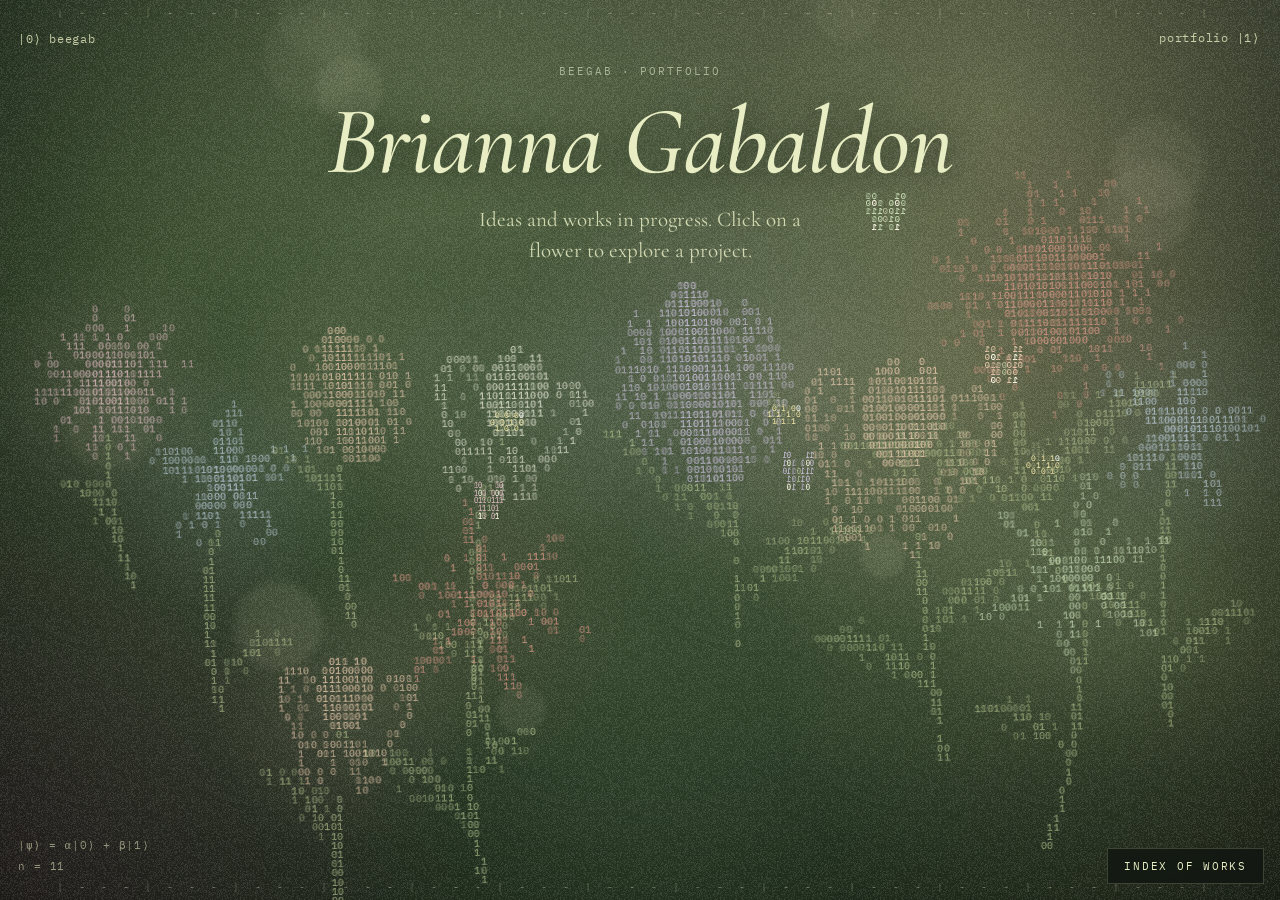
==== index.html @ 133ab3c3 "Add a playable Dark Patterns demo Five levels (cookie banner, pop-up offer, checkout, settings page," ====
<!doctype html>
<html lang="en">
<head>
  <meta charset="utf-8">
  <meta name="viewport" content="width=device-width, initial-scale=1">
  <title>Brianna Gabaldon · beegab — Portfolio</title>
  <meta name="description" content="Portfolio of Brianna Gabaldon (beegab): a garden of ideas grown from ones and zeros. Each flower is a project.">
  <link rel="icon" href="data:image/svg+xml,<svg xmlns='http://www.w3.org/2000/svg' viewBox='0 0 16 16'><rect width='16' height='16' fill='%231d291e'/><text x='8' y='12.5' font-family='monospace' font-size='12' text-anchor='middle' fill='%23e8edc4'>1</text><text x='8' y='12.5' font-family='monospace' font-size='12' text-anchor='middle' fill='%23e8edc4' opacity='.5'>0</text></svg>">
  <link rel="preconnect" href="https://fonts.googleapis.com">
  <link rel="preconnect" href="https://fonts.gstatic.com" crossorigin>
  <link href="https://fonts.googleapis.com/css2?family=Cormorant+Garamond:ital,wght@0,400;0,500;1,400;1,500&family=IBM+Plex+Mono:wght@400;500&display=swap" rel="stylesheet">
  <link rel="stylesheet" href="css/style.css?v=20261118235521">
</head>
<body class="garden-page">
  <canvas id="garden" aria-label="An animated garden of flowers drawn in ones and zeros. Each flower links to a project; use the index button for a text list."></canvas>

  <a class="corner tl link" href="about.html" title="About me">|0⟩ beegab</a>
  <button class="corner tr link" id="cornerList" type="button" aria-controls="panel" title="List of projects">portfolio |1⟩</button>
  <div class="corner bl" aria-hidden="true"><span>|ψ⟩ = α|0⟩ + β|1⟩</span><span id="count"></span></div>

  <header class="hud">
    <p class="label" id="siteLabel">beegab · Portfolio</p>
    <h1 id="siteTitle" class="title">Brianna Gabaldon</h1>
    <p id="siteTagline" class="tagline">Ideas and works in progress. Click on a flower to explore a project.</p>
  </header>

  <div id="tip" class="tip" role="status" hidden></div>

  <button id="listBtn" class="btn list-btn" aria-expanded="false" aria-controls="panel">Index of works</button>

  <nav id="panel" class="panel" hidden aria-label="Projects">
    <div class="panel-head">
      <h2 class="label">Index</h2>
      <button id="closePanel" class="close" aria-label="Close list">×</button>
    </div>
    <ul id="projectList"></ul>
  </nav>

  <script src="js/projects.js?v=20261118235521"></script>
  <script src="js/binary.js?v=20261118235521"></script>
  <script src="js/garden.js?v=20261118235521"></script>
</body>
</html>
---- css/style.css ----
:root {
  --moss: #141c15;
  --panel: rgba(16, 22, 16, 0.82);
  --line: rgba(232, 237, 196, 0.2);
  --cream: #e8edc4;
  --muted: #a9b495;
  --accent: #e8edc4;
  --serif: "Cormorant Garamond", "Iowan Old Style", Georgia, serif;
  --mono: "IBM Plex Mono", ui-monospace, monospace;
  --grain: url("data:image/svg+xml,%3Csvg xmlns='http://www.w3.org/2000/svg' width='200' height='200'%3E%3Cfilter id='n'%3E%3CfeTurbulence type='fractalNoise' baseFrequency='.9' numOctaves='2' stitchTiles='stitch'/%3E%3CfeColorMatrix values='0 0 0 0 1 0 0 0 0 1 0 0 0 0 1 0 0 0 .55 0'/%3E%3C/filter%3E%3Crect width='100%25' height='100%25' filter='url(%23n)'/%3E%3C/svg%3E");
}

* { box-sizing: border-box; }
html, body { margin: 0; }

body {
  font-family: var(--serif);
  font-size: 21px;
  line-height: 1.5;
  color: var(--cream);
  background: var(--moss);
  -webkit-font-smoothing: antialiased;
}

/* ---------- shared ---------- */
.title {
  font-family: var(--serif);
  font-weight: 500;
  font-style: italic;
  letter-spacing: -0.01em;
  line-height: 1;
  margin: 0;
  color: var(--cream);
}

.label {
  font-family: var(--mono);
  font-size: 11px;
  letter-spacing: 0.18em;
  text-transform: uppercase;
  color: var(--muted);
}

.btn {
  display: inline-block;
  font-family: var(--mono);
  font-size: 11px;
  letter-spacing: 0.16em;
  text-transform: uppercase;
  color: var(--cream);
  background: var(--panel);
  border: 1px solid var(--line);
  padding: 10px 16px;
  cursor: pointer;
  text-decoration: none;
  backdrop-filter: blur(6px);
  transition: border-color 0.2s;
}
.btn:hover { border-color: var(--cream); }
.btn:focus-visible, a:focus-visible, button:focus-visible {
  outline: 1px solid var(--cream);
  outline-offset: 3px;
}

/* ---------- garden page ---------- */
.garden-page { overflow: hidden; height: 100vh; height: 100dvh; }

#garden { position: fixed; inset: 0 auto auto 0; display: block; touch-action: manipulation; }

.corner {
  position: fixed;
  font-family: var(--mono);
  font-size: 11px;
  letter-spacing: 0.08em;
  color: var(--cream);
  opacity: 0.55;
  pointer-events: none;
}
.corner.link {
  pointer-events: auto;
  z-index: 7;
  background: none;
  border: 0;
  padding: 4px 0;
  cursor: pointer;
  text-decoration: none;
  border-bottom: 1px solid transparent;
  transition: opacity 0.2s, border-color 0.2s;
}
.corner.link:hover, .corner.link:focus-visible { opacity: 1; border-bottom-color: var(--cream); }
.corner.tl { top: 26px; left: 18px; }
/* the two corner links are navigation, so they read larger */
.corner.tl, .corner.tr { font-size: clamp(12px, 0.95vw, 15px); letter-spacing: 0.06em; opacity: 0.8; }
.corner.tr { top: 26px; right: 18px; }
.corner.bl { bottom: 26px; left: 18px; display: flex; flex-direction: column; gap: 4px; }

.hud {
  position: fixed;
  top: 0; left: 0; right: 0;
  padding: clamp(40px, 7vh, 64px) 16px 0;
  text-align: center;
  pointer-events: none;
}
.hud .label { margin: 0 0 14px; font-size: clamp(11px, 0.85vw, 13px); }
.hud .title { font-size: clamp(44px, 7.5vw, 96px); text-shadow: 0 2px 30px rgba(10, 16, 10, 0.5); }
.tagline { margin: 14px auto 0; max-width: 34ch; font-size: clamp(17px, 2vw, 21px); opacity: 0.85; }

.tip {
  position: fixed;
  top: 0; left: 0;
  max-width: 260px;
  padding: 12px 14px;
  background: var(--panel);
  border: 1px solid var(--line);
  border-top: 2px solid var(--accent);
  backdrop-filter: blur(8px);
  pointer-events: none;
  z-index: 5;
}
.tip small { display: block; font-family: var(--mono); font-size: 10px; letter-spacing: 0.14em; text-transform: uppercase; color: var(--accent); opacity: 0.85; }
.tip strong { display: block; margin-top: 6px; font-family: var(--serif); font-style: italic; font-weight: 500; font-size: 24px; line-height: 1.1; }
.tip span { display: block; font-size: 17px; line-height: 1.35; margin-top: 4px; color: var(--muted); }
.tip em { display: block; margin-top: 10px; font-style: normal; font-family: var(--mono); font-size: 10px; letter-spacing: 0.16em; text-transform: uppercase; color: var(--cream); }
.tip::after {
  content: "";
  position: absolute;
  left: calc(var(--arrow, 50%) - 5px);
  bottom: -6px;
  width: 10px; height: 10px;
  background: #121a13;
  border-right: 1px solid var(--line);
  border-bottom: 1px solid var(--line);
  transform: rotate(45deg);
}
.tip.below::after { bottom: auto; top: -6px; transform: rotate(225deg); }

.list-btn { position: fixed; right: 16px; bottom: 16px; z-index: 6; }

.panel {
  position: fixed;
  right: 16px;
  bottom: 64px;
  width: min(320px, calc(100vw - 32px));
  max-height: calc(100dvh - 110px);
  overflow: auto;
  padding: 16px 18px 12px;
  background: var(--panel);
  border: 1px solid var(--line);
  backdrop-filter: blur(10px);
  z-index: 6;
}
.panel[hidden] { display: none; }
.panel.from-top { top: 56px; bottom: auto; }
.panel-head { display: flex; align-items: center; justify-content: space-between; }
.panel h2 { margin: 0; }
.close { font: 300 24px/1 var(--mono); color: var(--muted); background: none; border: 0; cursor: pointer; padding: 0 2px; }
.close:hover { color: var(--cream); }
.panel ul { list-style: none; margin: 10px 0 0; padding: 0; }
.panel li + li { border-top: 1px solid rgba(232, 237, 196, 0.08); }
.panel li a { display: flex; align-items: baseline; gap: 14px; padding: 8px 2px; color: var(--cream); text-decoration: none; font-size: 20px; font-style: italic; }
.panel li a:hover { padding-left: 6px; transition: padding 0.15s; }
.num { font-family: var(--mono); font-style: normal; font-size: 11px; letter-spacing: 0.1em; flex: none; }

/* ---------- project page ---------- */
.project-page {
  min-height: 100vh;
  padding: 28px 16px 64px;
  background:
    radial-gradient(900px 600px at 85% -10%, rgba(201, 197, 140, 0.35), transparent 70%),
    radial-gradient(700px 600px at 0% 40%, rgba(95, 124, 70, 0.45), transparent 70%),
    linear-gradient(#253424, #121912);
  background-attachment: fixed;
}
.project-page::before {
  content: "";
  position: fixed;
  inset: 0;
  background: var(--grain);
  opacity: 0.14;
  mix-blend-mode: overlay;
  pointer-events: none;
}
.back { margin: 0 auto 32px; display: table; }
.card { max-width: 820px; margin: 0 auto; position: relative; }
.card-head {
  display: grid;
  grid-template-columns: auto 1fr;
  gap: 32px;
  align-items: end;
  padding-bottom: 28px;
  border-bottom: 1px solid var(--line);
}
.hero { position: relative; display: grid; justify-items: center; }
.hero canvas { display: block; }
.hero-cap { font-family: var(--mono); font-size: 10px; letter-spacing: 0.16em; text-transform: uppercase; color: var(--muted); opacity: 0.7; margin-top: 4px; }
.titles { padding-bottom: 8px; }
.titles .label { margin: 0 0 12px; }
.card .title { font-size: clamp(40px, 6vw, 68px); }
.blurb { margin: 12px 0 0; font-size: 22px; color: var(--muted); }
.meta { display: flex; flex-wrap: wrap; gap: 8px; margin-top: 20px; }
.chip { font-family: var(--mono); font-size: 10px; letter-spacing: 0.14em; text-transform: uppercase; padding: 4px 10px; border: 1px solid var(--line); color: var(--muted); }
.chip.status { border-color: var(--accent); color: var(--accent); }
.desc { font-size: 22px; max-width: 60ch; margin: 20px 0; }
.link-btn { border-color: var(--accent); }
.link-row { display: flex; flex-wrap: wrap; gap: 12px; }
.gallery.single { grid-template-columns: 1fr; }
.gallery.phones { grid-template-columns: repeat(auto-fit, minmax(150px, 1fr)); }
.gallery.phones .frame { border-radius: 14px; overflow: hidden; }
.frame a { display: block; cursor: zoom-in; }

/* ---------- image carousel ---------- */
body.no-scroll { overflow: hidden; }
.carousel {
  width: 100vw; height: 100dvh; max-width: none; max-height: none;
  margin: 0; padding: 56px 16px 72px; border: 0;
  background: rgba(10, 14, 10, 0.94);
  color: var(--cream);
  display: grid;
  grid-template-columns: auto 1fr auto;
  align-items: center;
  gap: 12px;
}
.carousel:not([open]) { display: none; }
.carousel::backdrop { background: rgba(10, 14, 10, 0.7); backdrop-filter: blur(6px); }
.carousel-stage { height: 100%; min-height: 0; display: grid; place-items: center; }
.carousel-stage img {
  max-width: 100%; max-height: calc(100dvh - 140px);
  object-fit: contain;
  border: 1px solid var(--line);
  box-shadow: 0 20px 60px rgba(0, 0, 0, 0.5);
}
.carousel-nav, .carousel-close {
  font: 400 22px/1 var(--mono);
  color: var(--cream);
  background: var(--panel);
  border: 1px solid var(--line);
  width: 48px; height: 48px;
  cursor: pointer;
  transition: border-color 0.2s;
}
.carousel-nav:hover, .carousel-close:hover { border-color: var(--cream); }
.carousel-nav[hidden] { visibility: hidden; display: block; }
.carousel-close { position: absolute; top: 12px; right: 16px; font-size: 26px; }
.carousel-bar {
  position: absolute; left: 16px; right: 16px; bottom: 20px;
  display: flex; justify-content: center; gap: 18px;
  font-family: var(--mono); font-size: 12px; letter-spacing: 0.12em; text-transform: uppercase;
}
.carousel-count { color: var(--accent); }
.carousel-cap { color: var(--muted); }
@media (max-width: 600px) {
  .carousel { grid-template-columns: 1fr; padding: 56px 8px 120px; }
  .carousel-stage img { max-height: calc(100dvh - 200px); }
  .carousel-nav { position: absolute; bottom: 64px; }
  .carousel-nav.prev { left: calc(50% - 60px); }
  .carousel-nav.next { right: calc(50% - 60px); }
  .carousel-bar { flex-direction: column; align-items: center; gap: 6px; bottom: 14px; }
}
.gallery { display: grid; grid-template-columns: repeat(auto-fill, minmax(200px, 1fr)); gap: 16px; margin: 36px 0; }
.frame { margin: 0; border: 1px solid var(--line); background: rgba(16, 22, 16, 0.5); }
.frame img { display: block; width: 100%; height: auto; }
.frame figcaption { padding: 8px 10px; font-family: var(--mono); font-size: 10px; letter-spacing: 0.1em; color: var(--muted); }
.frame.empty {
  aspect-ratio: 4 / 3;
  display: grid;
  place-items: center;
  font-family: var(--mono); font-size: 10px; letter-spacing: 0.16em; text-transform: uppercase;
  color: rgba(169, 180, 149, 0.6);
  background: linear-gradient(135deg, transparent 49.7%, rgba(232, 237, 196, 0.08) 50%, transparent 50.3%), rgba(16, 22, 16, 0.4);
}
.neighbors {
  max-width: 820px;
  margin: 40px auto 0;
  padding-top: 24px;
  border-top: 1px solid var(--line);
  display: flex;
  justify-content: space-between;
  gap: 12px;
  flex-wrap: wrap;
}

@media (max-width: 600px) {
  .corner.tl, .corner.tr { top: 12px; font-size: 12px; }
  .card-head { grid-template-columns: 1fr; justify-items: start; }
  .hero { justify-self: center; }
  .neighbors .btn { flex: 1 1 100%; text-align: center; }
}

/* ---------- about page ---------- */
.about-links { display: flex; flex-wrap: wrap; gap: 12px; margin: 32px 0 16px; }
.about-work { margin-top: 8px; }
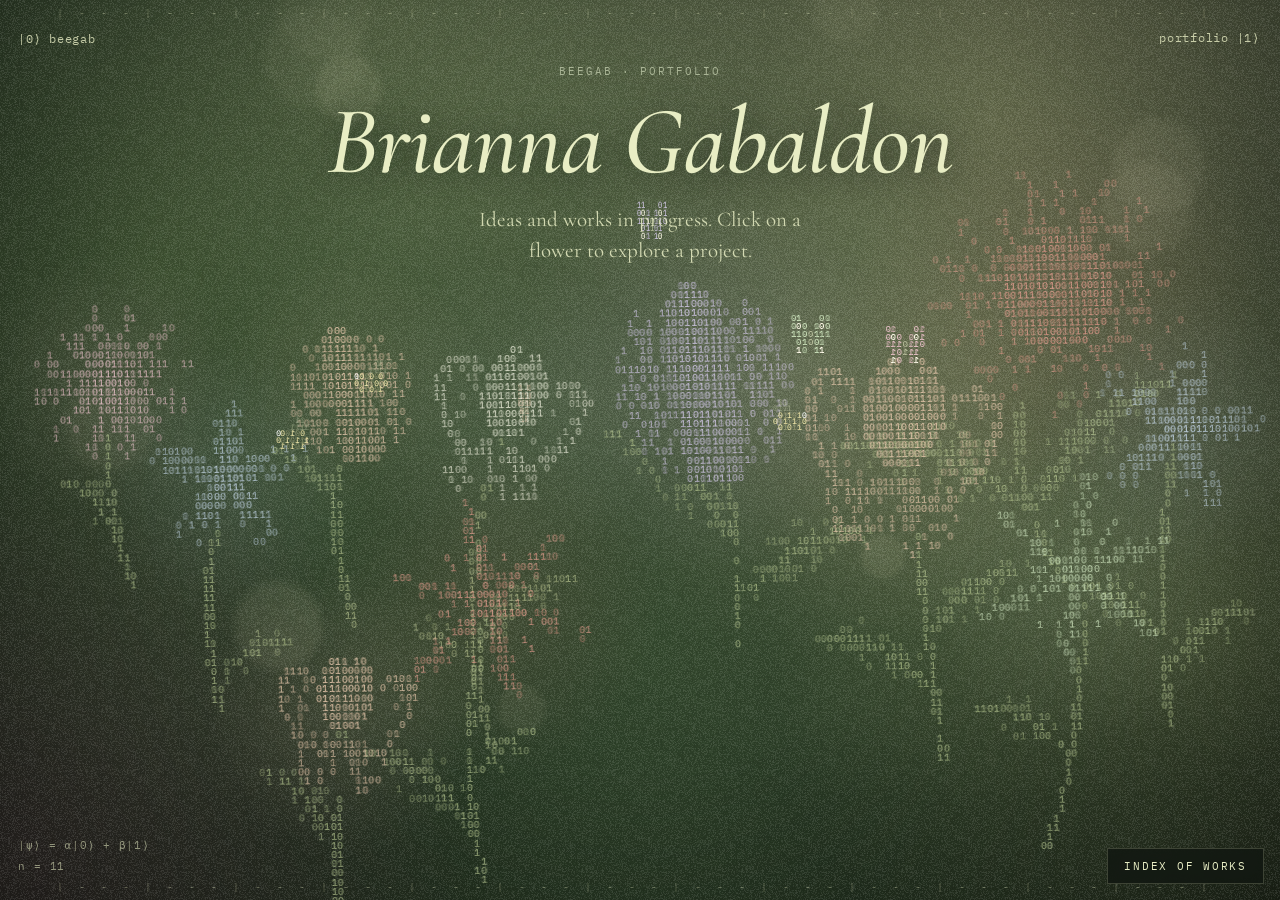
==== commit 982c37c2: "Restyle the Dark Patterns demo as a cheeky retro pixel desktop Pixel window chrome with per-level fi" ====
--- a/index.html
+++ b/index.html
@@ -9,7 +9,7 @@
   <link rel="preconnect" href="https://fonts.googleapis.com">
   <link rel="preconnect" href="https://fonts.gstatic.com" crossorigin>
   <link href="https://fonts.googleapis.com/css2?family=Cormorant+Garamond:ital,wght@0,400;0,500;1,400;1,500&family=IBM+Plex+Mono:wght@400;500&display=swap" rel="stylesheet">
-  <link rel="stylesheet" href="css/style.css?v=20261118235521">
+  <link rel="stylesheet" href="css/style.css?v=20261119000817">
 </head>
 <body class="garden-page">
   <canvas id="garden" aria-label="An animated garden of flowers drawn in ones and zeros. Each flower links to a project; use the index button for a text list."></canvas>
@@ -36,8 +36,8 @@
     <ul id="projectList"></ul>
   </nav>
 
-  <script src="js/projects.js?v=20261118235521"></script>
-  <script src="js/binary.js?v=20261118235521"></script>
-  <script src="js/garden.js?v=20261118235521"></script>
+  <script src="js/projects.js?v=20261119000817"></script>
+  <script src="js/binary.js?v=20261119000817"></script>
+  <script src="js/garden.js?v=20261119000817"></script>
 </body>
 </html>
--- a/css/style.css
+++ b/css/style.css
@@ -204,6 +204,43 @@
 .link-btn { border-color: var(--accent); }
 .link-row { display: flex; flex-wrap: wrap; gap: 12px; }
 .gallery.single { grid-template-columns: 1fr; }
+
+/* ---------- playable demo panel (project page) ---------- */
+.demo-panel { margin: 36px 0; }
+.demo-link {
+  display: grid;
+  gap: 10px;
+  padding: clamp(24px, 4vw, 40px);
+  text-decoration: none;
+  color: var(--cream);
+  border: 3px solid #000;
+  box-shadow: 8px 8px 0 #000;
+  background-color: #0b120b;
+  background-image:
+    repeating-linear-gradient(0deg, rgba(0, 0, 0, 0.3) 0 1px, transparent 1px 3px),
+    repeating-conic-gradient(#14200f 0 25%, #0b120b 0 50%);
+  background-size: auto, 4px 4px;
+  transition: transform 0.1s steps(2), box-shadow 0.1s steps(2);
+}
+.demo-link:hover { transform: translate(3px, 3px); box-shadow: 5px 5px 0 #000; }
+.demo-link:active { transform: translate(8px, 8px); box-shadow: none; }
+.demo-kicker { font-family: "Pixelify Sans", var(--mono); font-size: 14px; letter-spacing: 0.12em; text-transform: uppercase; color: #b6ff9e; }
+.demo-title { font-family: "Pixelify Sans", var(--mono); font-weight: 700; font-size: clamp(36px, 6vw, 60px); line-height: 1; color: #ffe14d; text-shadow: 4px 4px 0 #000; }
+.demo-meta { font-family: var(--mono); font-size: 12px; letter-spacing: 0.12em; text-transform: uppercase; color: var(--muted); }
+.demo-cta {
+  justify-self: start;
+  margin-top: 8px;
+  font-family: "Pixelify Sans", var(--mono);
+  font-weight: 700;
+  font-size: 18px;
+  text-transform: uppercase;
+  color: #111;
+  background: #ffe14d;
+  border: 3px solid #000;
+  padding: 10px 18px;
+  box-shadow: 4px 4px 0 #b6ff9e;
+}
+.demo-link:hover .demo-cta { background: #5cf2b6; }
 .gallery.phones { grid-template-columns: repeat(auto-fit, minmax(150px, 1fr)); }
 .gallery.phones .frame { border-radius: 14px; overflow: hidden; }
 .frame a { display: block; cursor: zoom-in; }
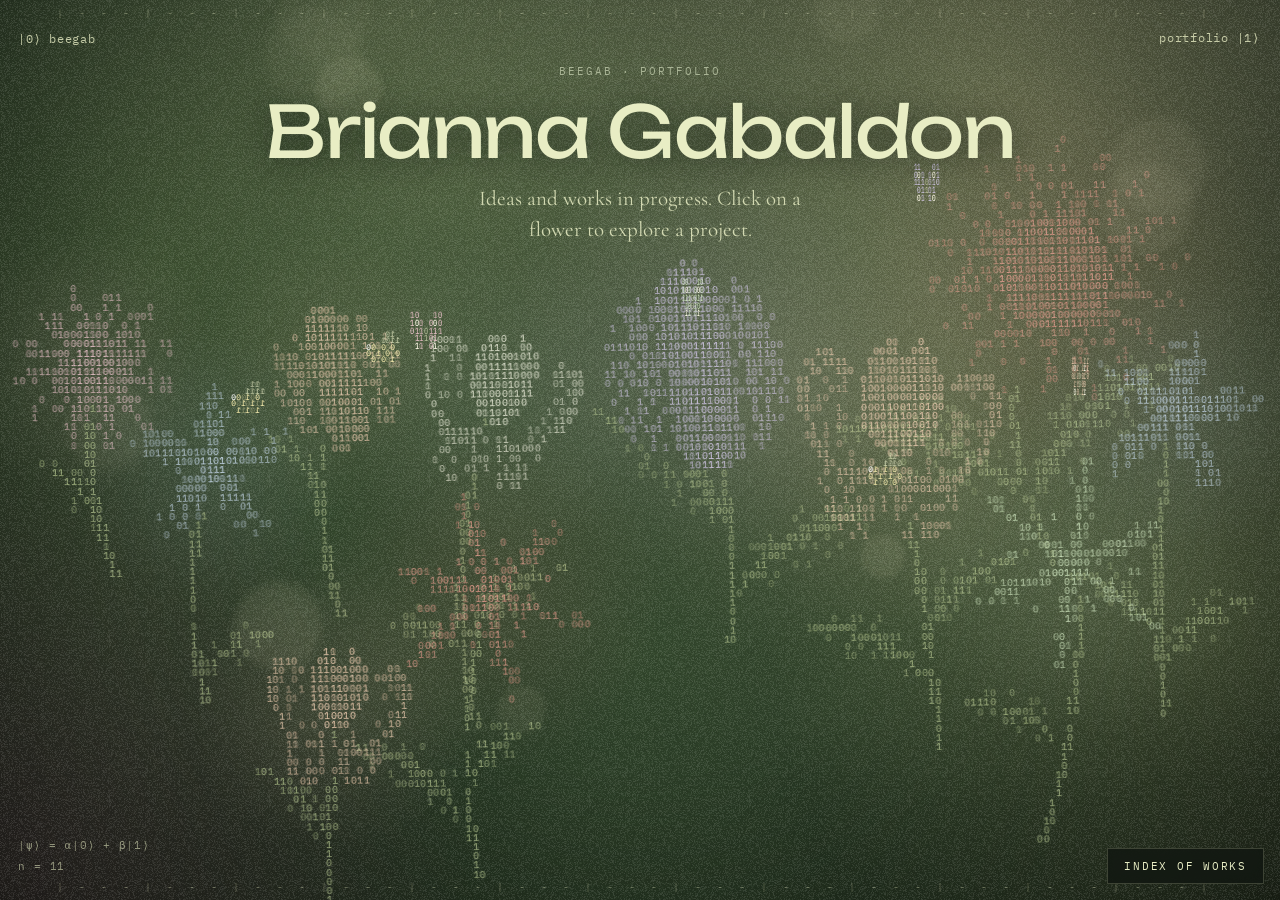
==== commit 1cadee45: "Set headings in Unbounded; mark four placeholder projects as work in progress Co-Authored-By: Claude" ====
--- a/index.html
+++ b/index.html
@@ -8,8 +8,8 @@
   <link rel="icon" href="data:image/svg+xml,<svg xmlns='http://www.w3.org/2000/svg' viewBox='0 0 16 16'><rect width='16' height='16' fill='%231d291e'/><text x='8' y='12.5' font-family='monospace' font-size='12' text-anchor='middle' fill='%23e8edc4'>1</text><text x='8' y='12.5' font-family='monospace' font-size='12' text-anchor='middle' fill='%23e8edc4' opacity='.5'>0</text></svg>">
   <link rel="preconnect" href="https://fonts.googleapis.com">
   <link rel="preconnect" href="https://fonts.gstatic.com" crossorigin>
-  <link href="https://fonts.googleapis.com/css2?family=Cormorant+Garamond:ital,wght@0,400;0,500;1,400;1,500&family=IBM+Plex+Mono:wght@400;500&display=swap" rel="stylesheet">
-  <link rel="stylesheet" href="css/style.css?v=20261119000817">
+  <link href="https://fonts.googleapis.com/css2?family=Cormorant+Garamond:ital,wght@0,400;0,500;1,400;1,500&family=IBM+Plex+Mono:wght@400;500&family=Unbounded:wght@400&display=swap" rel="stylesheet">
+  <link rel="stylesheet" href="css/style.css?v=20261119001532">
 </head>
 <body class="garden-page">
   <canvas id="garden" aria-label="An animated garden of flowers drawn in ones and zeros. Each flower links to a project; use the index button for a text list."></canvas>
@@ -36,8 +36,8 @@
     <ul id="projectList"></ul>
   </nav>
 
-  <script src="js/projects.js?v=20261119000817"></script>
-  <script src="js/binary.js?v=20261119000817"></script>
-  <script src="js/garden.js?v=20261119000817"></script>
+  <script src="js/projects.js?v=20261119001532"></script>
+  <script src="js/binary.js?v=20261119001532"></script>
+  <script src="js/garden.js?v=20261119001532"></script>
 </body>
 </html>
--- a/css/style.css
+++ b/css/style.css
@@ -7,6 +7,7 @@
   --accent: #e8edc4;
   --serif: "Cormorant Garamond", "Iowan Old Style", Georgia, serif;
   --mono: "IBM Plex Mono", ui-monospace, monospace;
+  --display: "Unbounded", "Helvetica Neue", Arial, sans-serif;
   --grain: url("data:image/svg+xml,%3Csvg xmlns='http://www.w3.org/2000/svg' width='200' height='200'%3E%3Cfilter id='n'%3E%3CfeTurbulence type='fractalNoise' baseFrequency='.9' numOctaves='2' stitchTiles='stitch'/%3E%3CfeColorMatrix values='0 0 0 0 1 0 0 0 0 1 0 0 0 0 1 0 0 0 .55 0'/%3E%3C/filter%3E%3Crect width='100%25' height='100%25' filter='url(%23n)'/%3E%3C/svg%3E");
 }
 
@@ -24,11 +25,11 @@
 
 /* ---------- shared ---------- */
 .title {
-  font-family: var(--serif);
-  font-weight: 500;
-  font-style: italic;
-  letter-spacing: -0.01em;
-  line-height: 1;
+  font-family: var(--display);
+  font-weight: 400;
+  font-style: normal;
+  letter-spacing: -0.02em;
+  line-height: 1.05;
   margin: 0;
   color: var(--cream);
 }
@@ -102,7 +103,7 @@
   pointer-events: none;
 }
 .hud .label { margin: 0 0 14px; font-size: clamp(11px, 0.85vw, 13px); }
-.hud .title { font-size: clamp(44px, 7.5vw, 96px); text-shadow: 0 2px 30px rgba(10, 16, 10, 0.5); }
+.hud .title { font-size: clamp(30px, 5.6vw, 72px); text-shadow: 0 2px 30px rgba(10, 16, 10, 0.5); }
 .tagline { margin: 14px auto 0; max-width: 34ch; font-size: clamp(17px, 2vw, 21px); opacity: 0.85; }
 
 .tip {
@@ -118,7 +119,7 @@
   z-index: 5;
 }
 .tip small { display: block; font-family: var(--mono); font-size: 10px; letter-spacing: 0.14em; text-transform: uppercase; color: var(--accent); opacity: 0.85; }
-.tip strong { display: block; margin-top: 6px; font-family: var(--serif); font-style: italic; font-weight: 500; font-size: 24px; line-height: 1.1; }
+.tip strong { display: block; margin-top: 6px; font-family: var(--display); font-weight: 400; font-size: 17px; line-height: 1.2; letter-spacing: -0.01em; }
 .tip span { display: block; font-size: 17px; line-height: 1.35; margin-top: 4px; color: var(--muted); }
 .tip em { display: block; margin-top: 10px; font-style: normal; font-family: var(--mono); font-size: 10px; letter-spacing: 0.16em; text-transform: uppercase; color: var(--cream); }
 .tip::after {
@@ -157,7 +158,7 @@
 .close:hover { color: var(--cream); }
 .panel ul { list-style: none; margin: 10px 0 0; padding: 0; }
 .panel li + li { border-top: 1px solid rgba(232, 237, 196, 0.08); }
-.panel li a { display: flex; align-items: baseline; gap: 14px; padding: 8px 2px; color: var(--cream); text-decoration: none; font-size: 20px; font-style: italic; }
+.panel li a { display: flex; align-items: baseline; gap: 14px; padding: 9px 2px; color: var(--cream); text-decoration: none; font-family: var(--display); font-size: 14px; line-height: 1.3; }
 .panel li a:hover { padding-left: 6px; transition: padding 0.15s; }
 .num { font-family: var(--mono); font-style: normal; font-size: 11px; letter-spacing: 0.1em; flex: none; }
 
@@ -195,7 +196,7 @@
 .hero-cap { font-family: var(--mono); font-size: 10px; letter-spacing: 0.16em; text-transform: uppercase; color: var(--muted); opacity: 0.7; margin-top: 4px; }
 .titles { padding-bottom: 8px; }
 .titles .label { margin: 0 0 12px; }
-.card .title { font-size: clamp(40px, 6vw, 68px); }
+.card .title { font-size: clamp(28px, 4.4vw, 50px); }
 .blurb { margin: 12px 0 0; font-size: 22px; color: var(--muted); }
 .meta { display: flex; flex-wrap: wrap; gap: 8px; margin-top: 20px; }
 .chip { font-family: var(--mono); font-size: 10px; letter-spacing: 0.14em; text-transform: uppercase; padding: 4px 10px; border: 1px solid var(--line); color: var(--muted); }
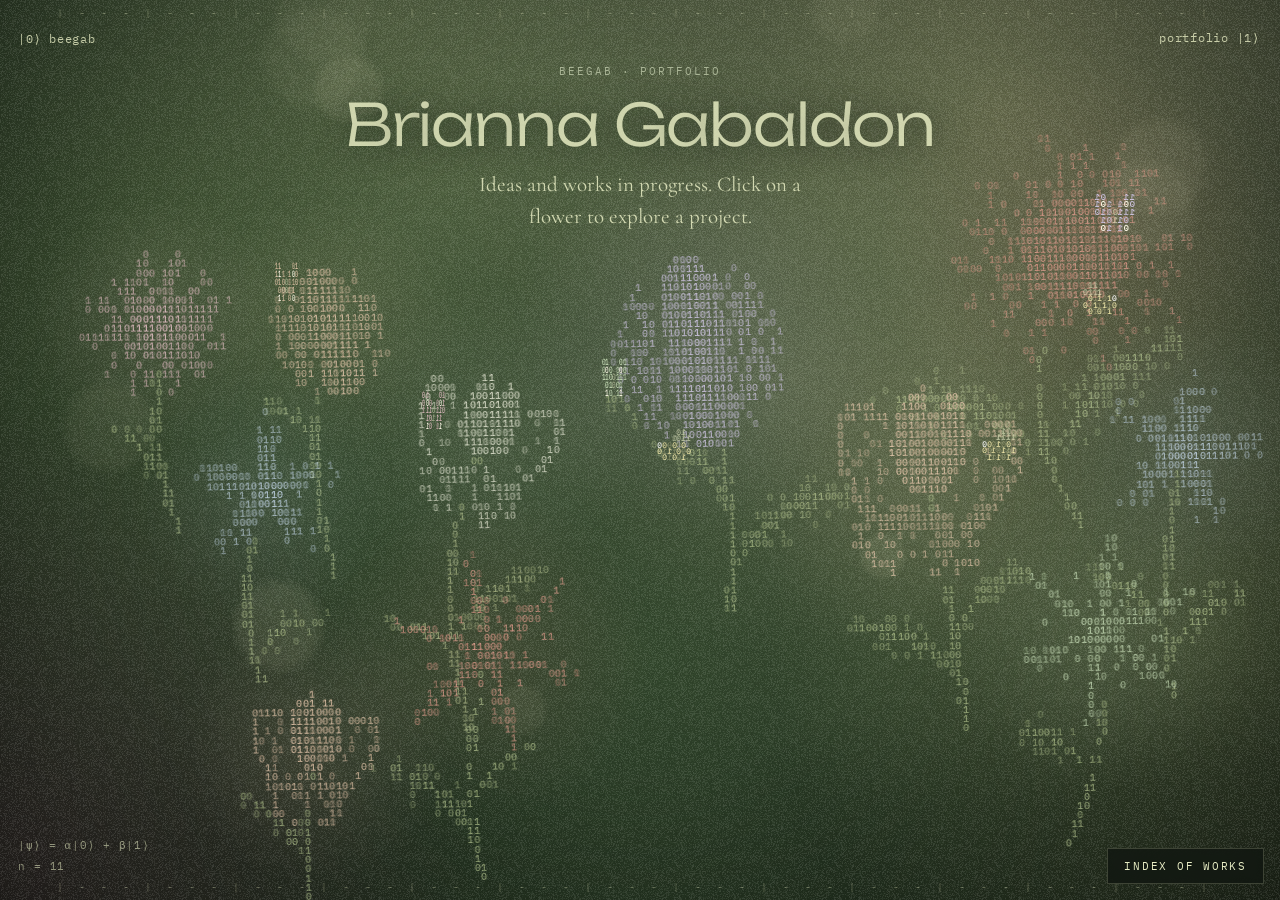
==== commit 72bc1d83: "Keep every flower visible, soften the name, mark Starlight Postcards WIP Blooms are pushed apart in " ====
--- a/index.html
+++ b/index.html
@@ -8,8 +8,8 @@
   <link rel="icon" href="data:image/svg+xml,<svg xmlns='http://www.w3.org/2000/svg' viewBox='0 0 16 16'><rect width='16' height='16' fill='%231d291e'/><text x='8' y='12.5' font-family='monospace' font-size='12' text-anchor='middle' fill='%23e8edc4'>1</text><text x='8' y='12.5' font-family='monospace' font-size='12' text-anchor='middle' fill='%23e8edc4' opacity='.5'>0</text></svg>">
   <link rel="preconnect" href="https://fonts.googleapis.com">
   <link rel="preconnect" href="https://fonts.gstatic.com" crossorigin>
-  <link href="https://fonts.googleapis.com/css2?family=Cormorant+Garamond:ital,wght@0,400;0,500;1,400;1,500&family=IBM+Plex+Mono:wght@400;500&family=Unbounded:wght@400&display=swap" rel="stylesheet">
-  <link rel="stylesheet" href="css/style.css?v=20261119001532">
+  <link href="https://fonts.googleapis.com/css2?family=Cormorant+Garamond:ital,wght@0,400;0,500;1,400;1,500&family=IBM+Plex+Mono:wght@400;500&family=Unbounded:wght@300;400&display=swap" rel="stylesheet">
+  <link rel="stylesheet" href="css/style.css?v=20261119001959">
 </head>
 <body class="garden-page">
   <canvas id="garden" aria-label="An animated garden of flowers drawn in ones and zeros. Each flower links to a project; use the index button for a text list."></canvas>
@@ -36,8 +36,8 @@
     <ul id="projectList"></ul>
   </nav>
 
-  <script src="js/projects.js?v=20261119001532"></script>
-  <script src="js/binary.js?v=20261119001532"></script>
-  <script src="js/garden.js?v=20261119001532"></script>
+  <script src="js/projects.js?v=20261119001959"></script>
+  <script src="js/binary.js?v=20261119001959"></script>
+  <script src="js/garden.js?v=20261119001959"></script>
 </body>
 </html>
--- a/css/style.css
+++ b/css/style.css
@@ -103,7 +103,7 @@
   pointer-events: none;
 }
 .hud .label { margin: 0 0 14px; font-size: clamp(11px, 0.85vw, 13px); }
-.hud .title { font-size: clamp(30px, 5.6vw, 72px); text-shadow: 0 2px 30px rgba(10, 16, 10, 0.5); }
+.hud .title { display: inline-block; font-size: clamp(26px, 4.6vw, 58px); font-weight: 300; color: rgba(232, 237, 196, 0.84); pointer-events: auto; cursor: default; user-select: none; text-shadow: 0 2px 30px rgba(10, 16, 10, 0.5); }
 .tagline { margin: 14px auto 0; max-width: 34ch; font-size: clamp(17px, 2vw, 21px); opacity: 0.85; }
 
 .tip {
@@ -327,3 +327,21 @@
 /* ---------- about page ---------- */
 .about-links { display: flex; flex-wrap: wrap; gap: 12px; margin: 32px 0 16px; }
 .about-work { margin-top: 8px; }
+
+/* ---------- the name: a gentle, hover-only version of the flowers' effect ---------- */
+.title .nl { position: relative; display: inline-block; white-space: pre; transition: color 0.25s, transform 0.25s, text-shadow 0.25s; }
+.title .nl.scr { color: transparent; }
+.title .nl.scr::after {
+  content: attr(data-bit);
+  position: absolute; left: 50%; top: 0;
+  transform: translateX(-50%);
+  color: rgba(232, 237, 196, 0.9);
+}
+.title .nl.spark { color: #fff; text-shadow: 0 0 14px rgba(255, 255, 255, 0.5); transform: translateY(-2px); }
+.title.glitch { animation: nameGlitch 0.6s steps(6); }
+@keyframes nameGlitch {
+  0%, 100% { transform: none; }
+  20% { text-shadow: -3px 0 rgba(255, 122, 162, 0.65), 3px 0 rgba(122, 215, 255, 0.65); transform: translateX(2px); }
+  40% { transform: translateX(-2px); }
+  60% { text-shadow: 2px 0 rgba(255, 122, 162, 0.5), -2px 0 rgba(122, 215, 255, 0.5); transform: none; }
+}
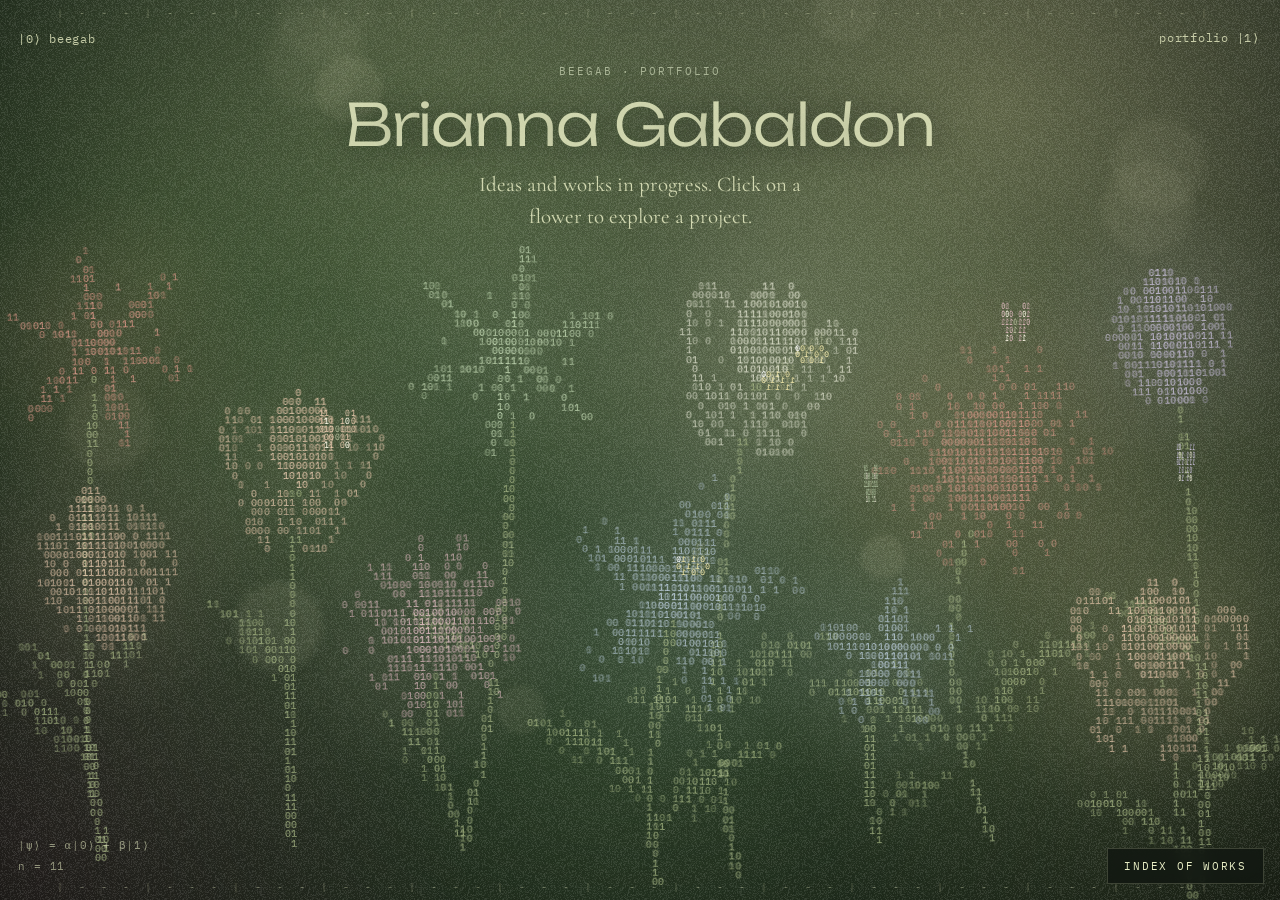
==== commit 311ade05: "Plant each flower in the largest open space so the garden fills evenly Co-Authored-By: Claude Opus 5" ====
--- a/index.html
+++ b/index.html
@@ -9,7 +9,7 @@
   <link rel="preconnect" href="https://fonts.googleapis.com">
   <link rel="preconnect" href="https://fonts.gstatic.com" crossorigin>
   <link href="https://fonts.googleapis.com/css2?family=Cormorant+Garamond:ital,wght@0,400;0,500;1,400;1,500&family=IBM+Plex+Mono:wght@400;500&family=Unbounded:wght@300;400&display=swap" rel="stylesheet">
-  <link rel="stylesheet" href="css/style.css?v=20261119001959">
+  <link rel="stylesheet" href="css/style.css?v=20261119140815">
 </head>
 <body class="garden-page">
   <canvas id="garden" aria-label="An animated garden of flowers drawn in ones and zeros. Each flower links to a project; use the index button for a text list."></canvas>
@@ -36,8 +36,8 @@
     <ul id="projectList"></ul>
   </nav>
 
-  <script src="js/projects.js?v=20261119001959"></script>
-  <script src="js/binary.js?v=20261119001959"></script>
-  <script src="js/garden.js?v=20261119001959"></script>
+  <script src="js/projects.js?v=20261119140815"></script>
+  <script src="js/binary.js?v=20261119140815"></script>
+  <script src="js/garden.js?v=20261119140815"></script>
 </body>
 </html>
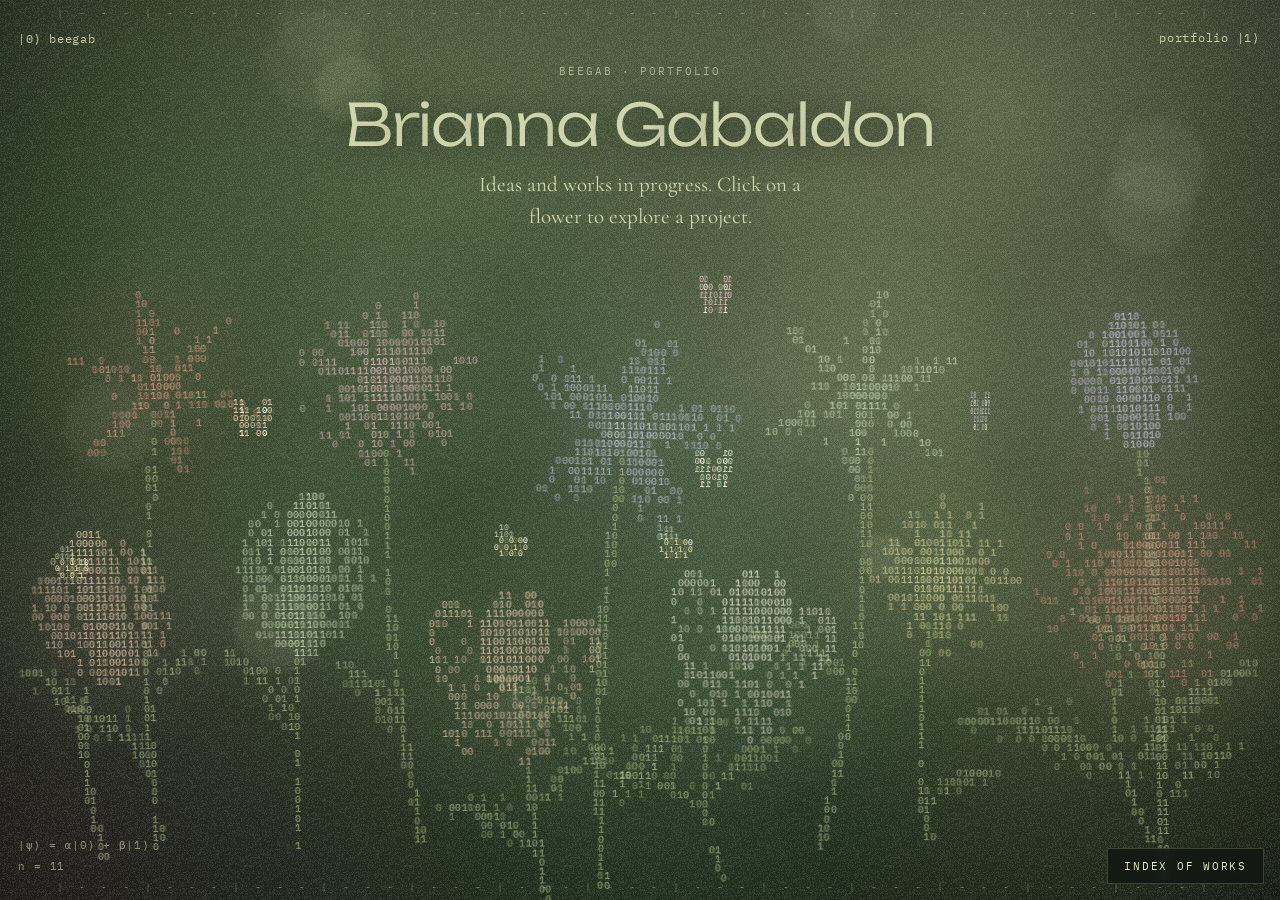
==== commit 8cd45b34: "Opt Out ends with a printed takeaway receipt; more room under the name Replace the whack-a-mole idea" ====
--- a/index.html
+++ b/index.html
@@ -9,7 +9,7 @@
   <link rel="preconnect" href="https://fonts.googleapis.com">
   <link rel="preconnect" href="https://fonts.gstatic.com" crossorigin>
   <link href="https://fonts.googleapis.com/css2?family=Cormorant+Garamond:ital,wght@0,400;0,500;1,400;1,500&family=IBM+Plex+Mono:wght@400;500&family=Unbounded:wght@300;400&display=swap" rel="stylesheet">
-  <link rel="stylesheet" href="css/style.css?v=20261119140815">
+  <link rel="stylesheet" href="css/style.css?v=20261119141300">
 </head>
 <body class="garden-page">
   <canvas id="garden" aria-label="An animated garden of flowers drawn in ones and zeros. Each flower links to a project; use the index button for a text list."></canvas>
@@ -36,8 +36,8 @@
     <ul id="projectList"></ul>
   </nav>
 
-  <script src="js/projects.js?v=20261119140815"></script>
-  <script src="js/binary.js?v=20261119140815"></script>
-  <script src="js/garden.js?v=20261119140815"></script>
+  <script src="js/projects.js?v=20261119141300"></script>
+  <script src="js/binary.js?v=20261119141300"></script>
+  <script src="js/garden.js?v=20261119141300"></script>
 </body>
 </html>
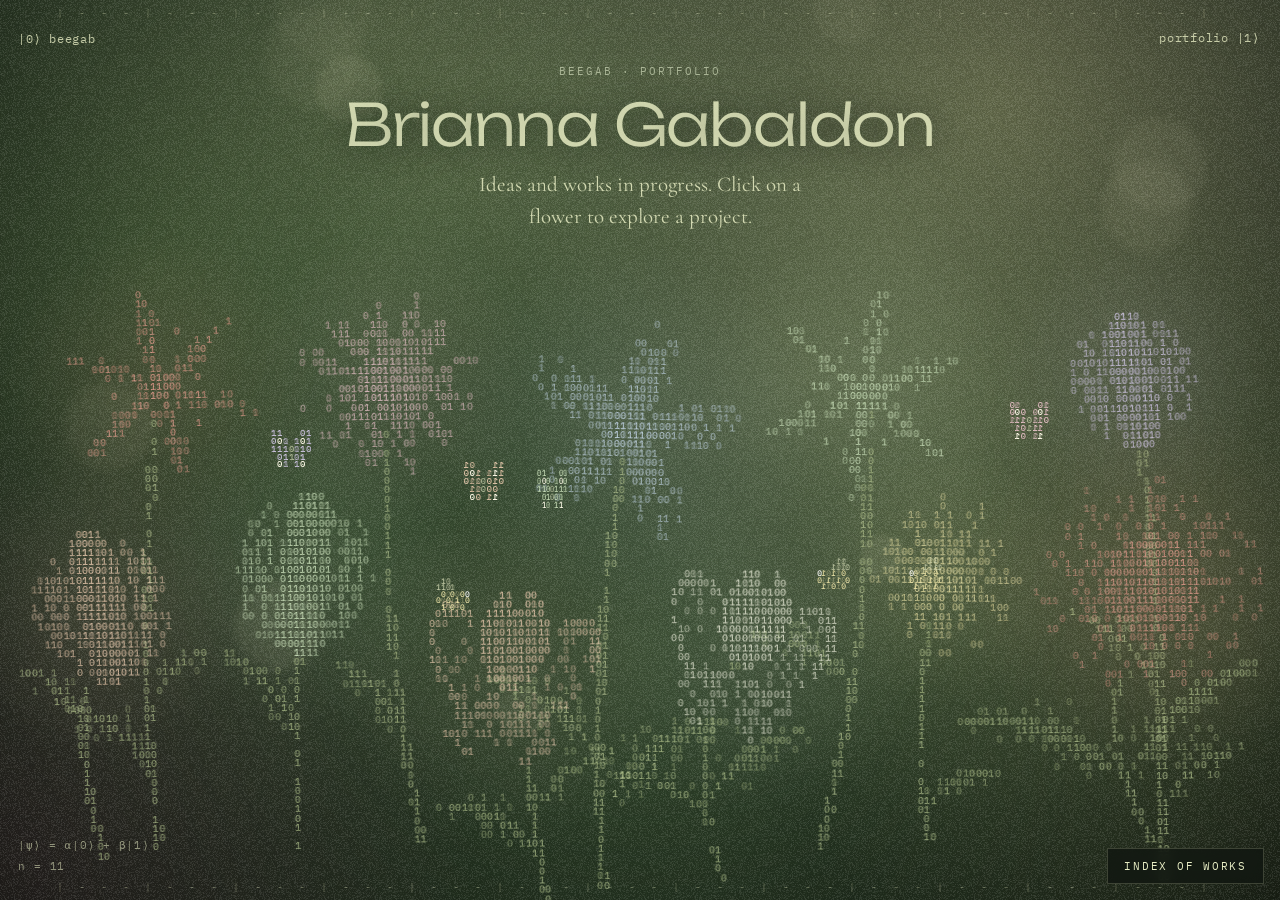
==== commit 121cc075: "Redraw the Opt Out mirror sketch as a retro hacker-movie terminal Co-Authored-By: Claude Opus 5.5 <n" ====
--- a/index.html
+++ b/index.html
@@ -9,7 +9,7 @@
   <link rel="preconnect" href="https://fonts.googleapis.com">
   <link rel="preconnect" href="https://fonts.gstatic.com" crossorigin>
   <link href="https://fonts.googleapis.com/css2?family=Cormorant+Garamond:ital,wght@0,400;0,500;1,400;1,500&family=IBM+Plex+Mono:wght@400;500&family=Unbounded:wght@300;400&display=swap" rel="stylesheet">
-  <link rel="stylesheet" href="css/style.css?v=20261119141300">
+  <link rel="stylesheet" href="css/style.css?v=20261119142710">
 </head>
 <body class="garden-page">
   <canvas id="garden" aria-label="An animated garden of flowers drawn in ones and zeros. Each flower links to a project; use the index button for a text list."></canvas>
@@ -36,8 +36,8 @@
     <ul id="projectList"></ul>
   </nav>
 
-  <script src="js/projects.js?v=20261119141300"></script>
-  <script src="js/binary.js?v=20261119141300"></script>
-  <script src="js/garden.js?v=20261119141300"></script>
+  <script src="js/projects.js?v=20261119142710"></script>
+  <script src="js/binary.js?v=20261119142710"></script>
+  <script src="js/garden.js?v=20261119142710"></script>
 </body>
 </html>
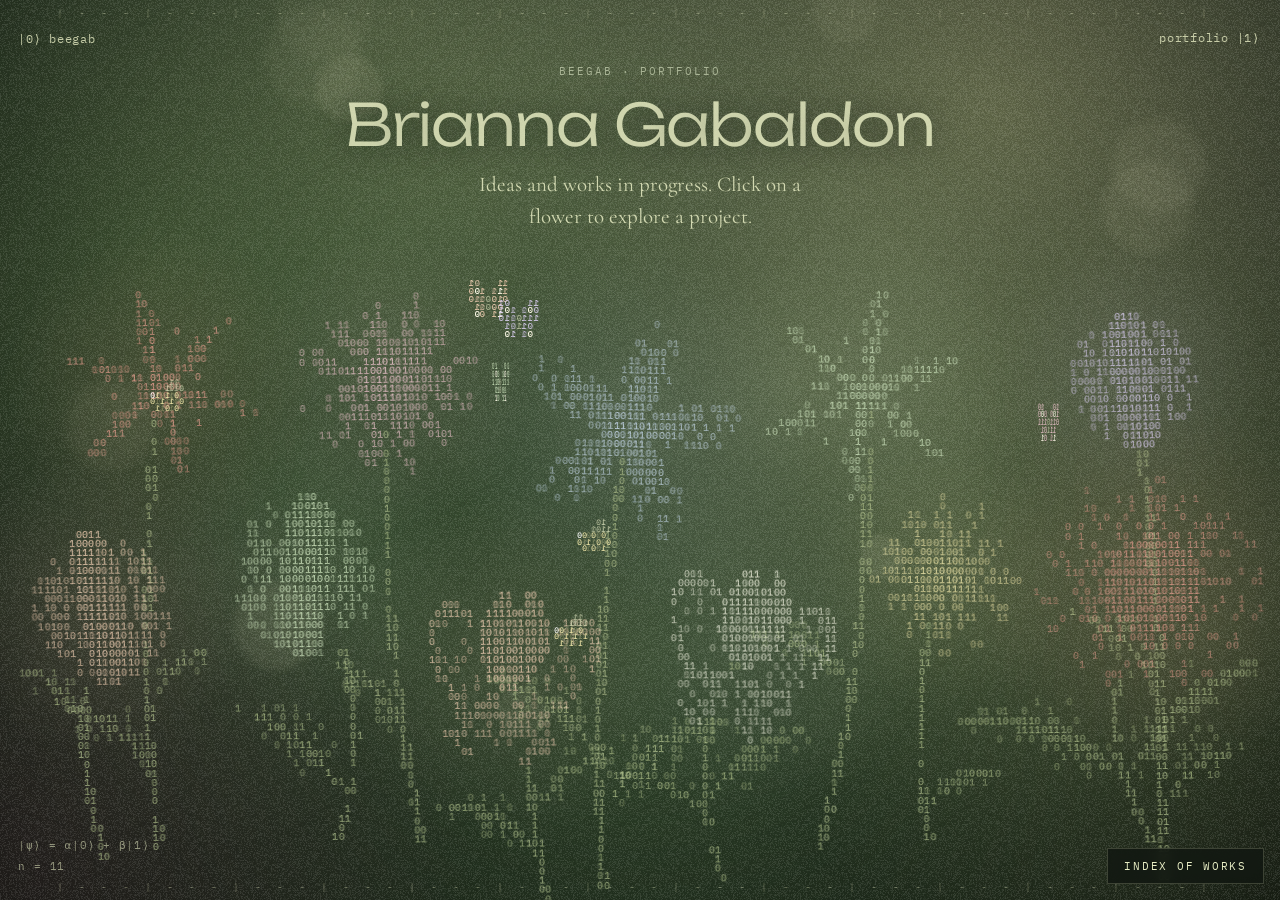
==== commit ce49b544: "Replace Mushroom Choir with a Substack flower Co-Authored-By: Claude Opus 5.5 <noreply@anthropic.com" ====
--- a/index.html
+++ b/index.html
@@ -9,7 +9,7 @@
   <link rel="preconnect" href="https://fonts.googleapis.com">
   <link rel="preconnect" href="https://fonts.gstatic.com" crossorigin>
   <link href="https://fonts.googleapis.com/css2?family=Cormorant+Garamond:ital,wght@0,400;0,500;1,400;1,500&family=IBM+Plex+Mono:wght@400;500&family=Unbounded:wght@300;400&display=swap" rel="stylesheet">
-  <link rel="stylesheet" href="css/style.css?v=20261119142710">
+  <link rel="stylesheet" href="css/style.css?v=20261119143003">
 </head>
 <body class="garden-page">
   <canvas id="garden" aria-label="An animated garden of flowers drawn in ones and zeros. Each flower links to a project; use the index button for a text list."></canvas>
@@ -36,8 +36,8 @@
     <ul id="projectList"></ul>
   </nav>
 
-  <script src="js/projects.js?v=20261119142710"></script>
-  <script src="js/binary.js?v=20261119142710"></script>
-  <script src="js/garden.js?v=20261119142710"></script>
+  <script src="js/projects.js?v=20261119143003"></script>
+  <script src="js/binary.js?v=20261119143003"></script>
+  <script src="js/garden.js?v=20261119143003"></script>
 </body>
 </html>
